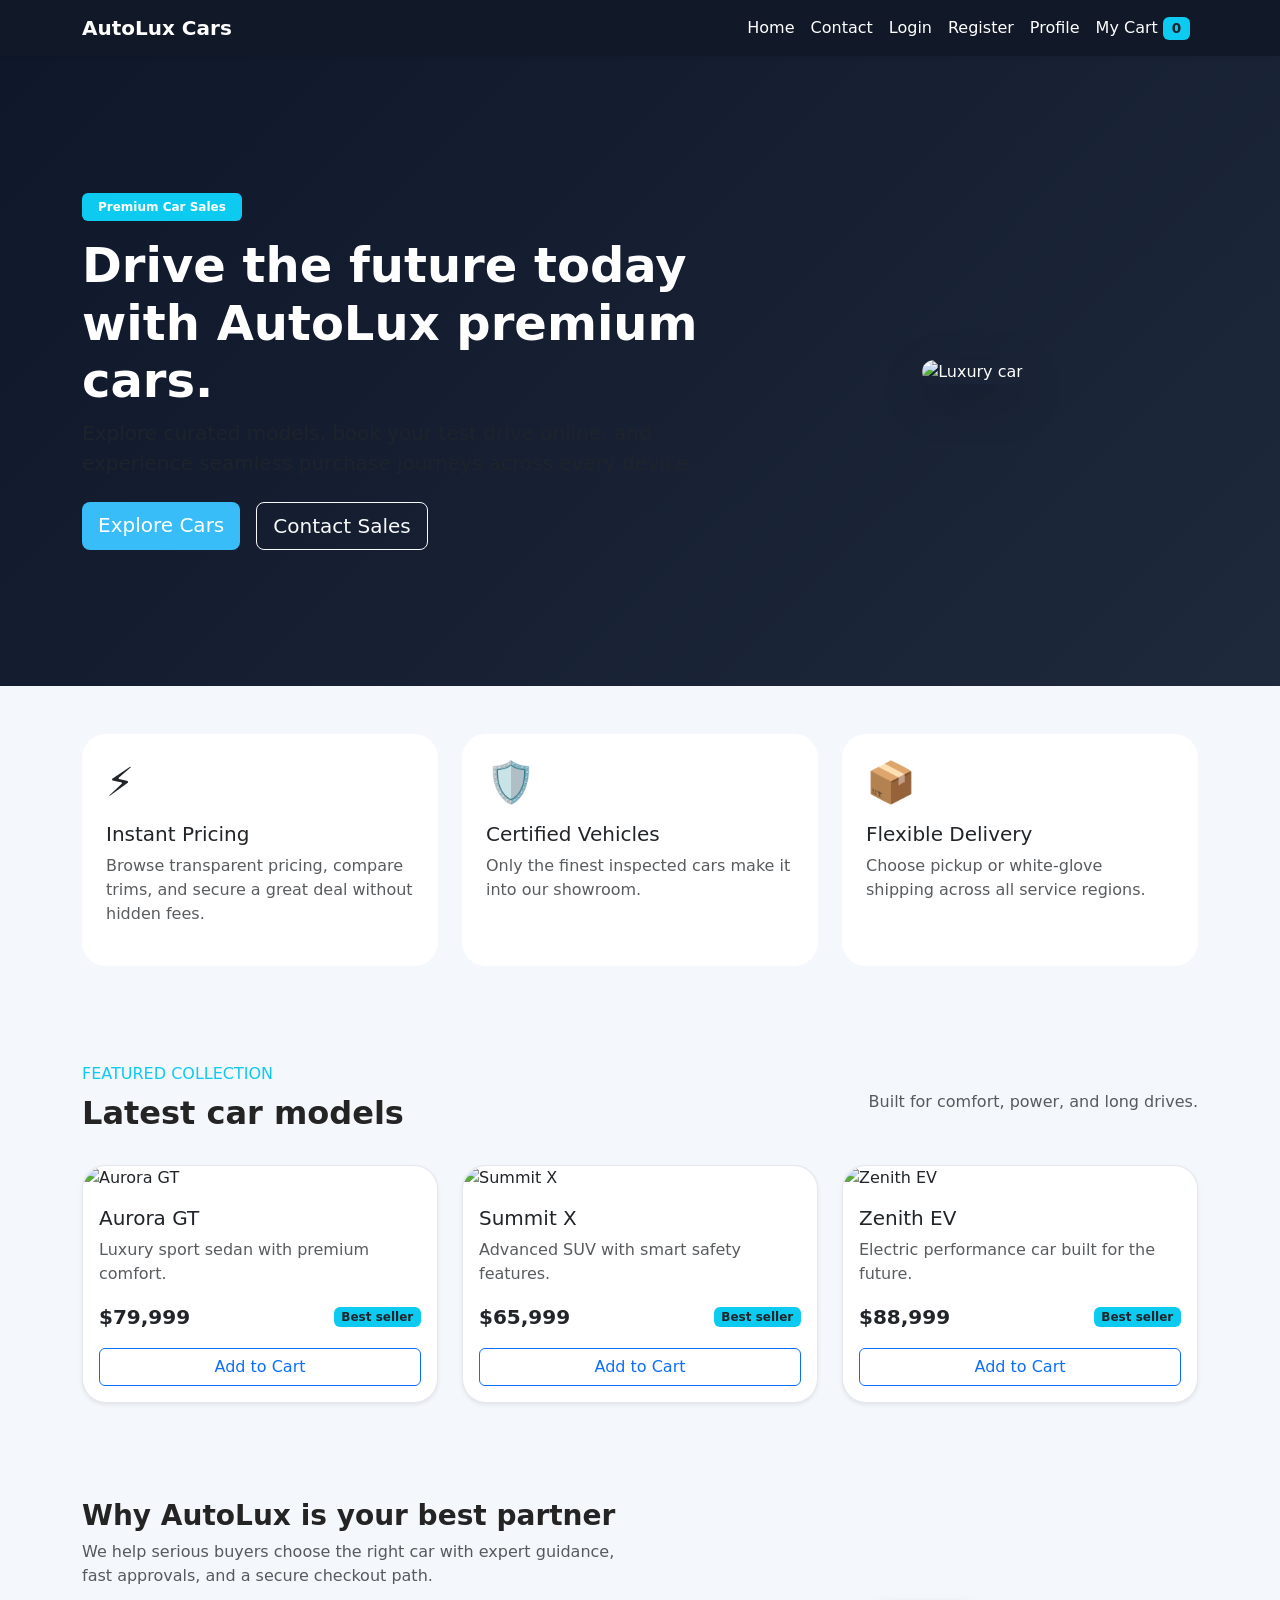
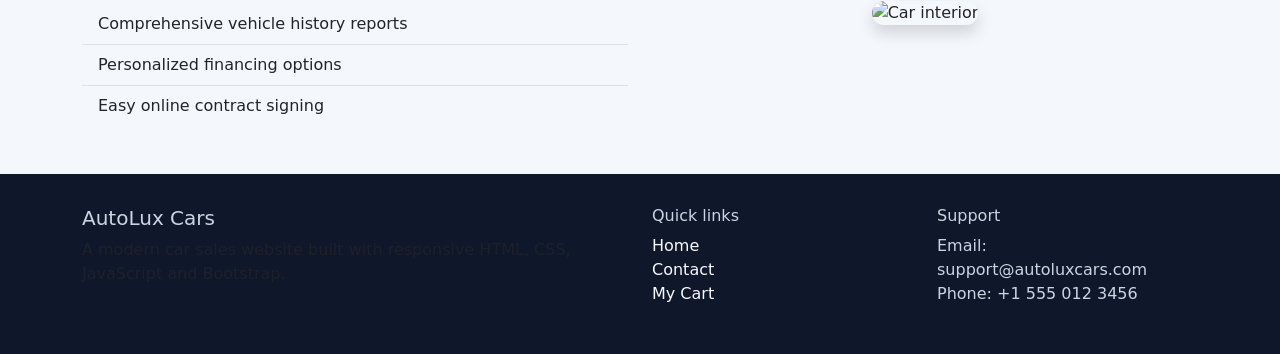
==== index.html @ 571df643 "Add files via upload" ====
<!DOCTYPE html>
<html lang="en">
<head>
  <meta charset="UTF-8">
  <meta name="viewport" content="width=device-width, initial-scale=1.0">
  <title>AutoLux Cars | Home</title>
  <link href="https://cdn.jsdelivr.net/npm/bootstrap@5.3.2/dist/css/bootstrap.min.css" rel="stylesheet">
  <style>
    body { background: #f4f7fb; color: #242424; }
    .navbar { background: #111827; }
    .navbar-brand, .nav-link { color: #fff !important; }
    .hero { min-height: 70vh; background: linear-gradient(135deg, #0f172a 0%, #1e293b 100%); color: #fff; }
    .hero .btn-primary { background: #38bdf8; border: none; }
    .feature-card { border: none; border-radius: 24px; transition: transform .2s ease, box-shadow .2s ease; }
    .feature-card:hover { transform: translateY(-6px); box-shadow: 0 24px 45px rgba(15, 23, 42, 0.12); }
    .product-card { border: 1px solid rgba(148,163,184,.25); border-radius: 24px; }
    .product-card img { border-top-left-radius: 24px; border-top-right-radius: 24px; }
    .badge-cart { font-size: .85rem; }
    footer { background: #0f172a; color: #cbd5e1; padding: 2rem 0; }
    .info-badge { background: rgba(56, 189, 248, .12); color: #0ea5e9; }
  </style>
</head>
<body>
  <nav class="navbar navbar-expand-lg navbar-dark shadow-sm sticky-top">
    <div class="container">
      <a class="navbar-brand fw-bold" href="index.html">AutoLux Cars</a>
      <button class="navbar-toggler" type="button" data-bs-toggle="collapse" data-bs-target="#navMenu" aria-controls="navMenu" aria-expanded="false" aria-label="Toggle navigation">
        <span class="navbar-toggler-icon"></span>
      </button>
      <div class="collapse navbar-collapse" id="navMenu">
        <ul class="navbar-nav ms-auto mb-2 mb-lg-0">
          <li class="nav-item"><a class="nav-link active" aria-current="page" href="index.html">Home</a></li>
          <li class="nav-item"><a class="nav-link" href="contact.html">Contact</a></li>
          <li class="nav-item"><a class="nav-link" href="login.html">Login</a></li>
          <li class="nav-item"><a class="nav-link" href="register.html">Register</a></li>
          <li class="nav-item"><a class="nav-link" href="profile.html">Profile</a></li>
          <li class="nav-item"><a class="nav-link" href="cart.html">My Cart <span id="cartCount" class="badge bg-info text-dark badge-cart">0</span></a></li>
        </ul>
      </div>
    </div>
  </nav>

  <section class="hero text-white d-flex align-items-center">
    <div class="container py-5">
      <div class="row align-items-center">
        <div class="col-lg-7">
          <span class="badge bg-info px-3 py-2 mb-3">Premium Car Sales</span>
          <h1 class="display-5 fw-bold">Drive the future today with AutoLux premium cars.</h1>
          <p class="lead text-muted">Explore curated models, book your test drive online, and experience seamless purchase journeys across every device.</p>
          <div class="d-flex gap-3 mt-4">
            <a href="#featured" class="btn btn-primary btn-lg">Explore Cars</a>
            <a href="contact.html" class="btn btn-outline-light btn-lg">Contact Sales</a>
          </div>
        </div>
        <div class="col-lg-5 text-center mt-4 mt-lg-0">
          <img src="https://images.pexels.com/photos/210019/pexels-photo-210019.jpeg?auto=compress&cs=tinysrgb&w=900" alt="Luxury car" class="img-fluid rounded-4 shadow-lg">
        </div>
      </div>
    </div>
  </section>

  <section class="container py-5">
    <div class="row gy-4">
      <div class="col-md-4">
        <div class="card feature-card p-4 h-100">
          <div class="mb-3 display-6">⚡</div>
          <h5>Instant Pricing</h5>
          <p class="text-muted">Browse transparent pricing, compare trims, and secure a great deal without hidden fees.</p>
        </div>
      </div>
      <div class="col-md-4">
        <div class="card feature-card p-4 h-100">
          <div class="mb-3 display-6">🛡️</div>
          <h5>Certified Vehicles</h5>
          <p class="text-muted">Only the finest inspected cars make it into our showroom.</p>
        </div>
      </div>
      <div class="col-md-4">
        <div class="card feature-card p-4 h-100">
          <div class="mb-3 display-6">📦</div>
          <h5>Flexible Delivery</h5>
          <p class="text-muted">Choose pickup or white-glove shipping across all service regions.</p>
        </div>
      </div>
    </div>
  </section>

  <section id="featured" class="container py-5">
    <div class="d-flex justify-content-between align-items-center mb-4">
      <div>
        <p class="text-uppercase text-info mb-2">Featured collection</p>
        <h2 class="fw-bold">Latest car models</h2>
      </div>
      <div class="text-muted">Built for comfort, power, and long drives.</div>
    </div>

    <div class="row g-4" id="productGrid"></div>
  </section>

  <section class="container py-5">
    <div class="row align-items-center">
      <div class="col-lg-6">
        <h3 class="fw-bold">Why AutoLux is your best partner</h3>
        <p class="text-muted">We help serious buyers choose the right car with expert guidance, fast approvals, and a secure checkout path.</p>
        <ul class="list-group list-group-flush">
          <li class="list-group-item bg-transparent border-top-0">Comprehensive vehicle history reports</li>
          <li class="list-group-item bg-transparent">Personalized financing options</li>
          <li class="list-group-item bg-transparent border-bottom-0">Easy online contract signing</li>
        </ul>
      </div>
      <div class="col-lg-6 text-center mt-4 mt-lg-0">
        <img src="https://images.pexels.com/photos/116675/pexels-photo-116675.jpeg?auto=compress&cs=tinysrgb&w=900" alt="Car interior" class="img-fluid rounded-4 shadow" />
      </div>
    </div>
  </section>

  <footer>
    <div class="container">
      <div class="row gy-4">
        <div class="col-md-6">
          <h5>AutoLux Cars</h5>
          <p class="text-muted">A modern car sales website built with responsive HTML, CSS, JavaScript and Bootstrap.</p>
        </div>
        <div class="col-md-3">
          <h6>Quick links</h6>
          <ul class="list-unstyled">
            <li><a href="index.html" class="text-decoration-none text-light">Home</a></li>
            <li><a href="contact.html" class="text-decoration-none text-light">Contact</a></li>
            <li><a href="cart.html" class="text-decoration-none text-light">My Cart</a></li>
          </ul>
        </div>
        <div class="col-md-3">
          <h6>Support</h6>
          <p class="mb-0">Email: support@autoluxcars.com</p>
          <p class="mb-0">Phone: +1 555 012 3456</p>
        </div>
      </div>
    </div>
  </footer>

  <script src="https://cdn.jsdelivr.net/npm/bootstrap@5.3.2/dist/js/bootstrap.bundle.min.js"></script>
  <script>
    const products = [
      { id: 1, model: 'Aurora GT', price: 79999, description: 'Luxury sport sedan with premium comfort.', image: 'https://images.pexels.com/photos/170811/pexels-photo-170811.jpeg?auto=compress&cs=tinysrgb&w=900' },
      { id: 2, model: 'Summit X', price: 65999, description: 'Advanced SUV with smart safety features.', image: 'https://images.pexels.com/photos/210019/pexels-photo-210019.jpeg?auto=compress&cs=tinysrgb&w=900' },
      { id: 3, model: 'Zenith EV', price: 88999, description: 'Electric performance car built for the future.', image: 'https://images.pexels.com/photos/358070/pexels-photo-358070.jpeg?auto=compress&cs=tinysrgb&w=900' }
    ];

    function loadCart() {
      const cart = JSON.parse(localStorage.getItem('autolux-cart') || '[]');
      document.getElementById('cartCount').textContent = cart.reduce((sum, item) => sum + item.quantity, 0);
      return cart;
    }

    function saveCart(cart) {
      localStorage.setItem('autolux-cart', JSON.stringify(cart));
      loadCart();
    }

    function addToCart(productId) {
      const cart = loadCart();
      const existing = cart.find(item => item.id === productId);
      if (existing) {
        existing.quantity += 1;
      } else {
        cart.push({ id: productId, quantity: 1 });
      }
      saveCart(cart);
      const button = document.querySelector(`[data-id='${productId}']`);
      if (button) {
        button.textContent = 'Added ✓';
        button.classList.remove('btn-outline-primary');
        button.classList.add('btn-primary');
      }
    }

    function renderProducts() {
      const grid = document.getElementById('productGrid');
      products.forEach(product => {
        const card = document.createElement('div');
        card.className = 'col-md-4';
        card.innerHTML = `
          <div class="card product-card h-100 shadow-sm">
            <img src="${product.image}" class="card-img-top" alt="${product.model}">
            <div class="card-body d-flex flex-column">
              <h5 class="card-title">${product.model}</h5>
              <p class="card-text text-muted">${product.description}</p>
              <div class="mt-auto">
                <div class="d-flex justify-content-between align-items-center mb-3">
                  <span class="fw-bold fs-5">$${product.price.toLocaleString()}</span>
                  <span class="badge bg-info text-dark">Best seller</span>
                </div>
                <button onclick="addToCart(${product.id})" data-id="${product.id}" class="btn btn-outline-primary w-100">Add to Cart</button>
              </div>
            </div>
          </div>
        `;
        grid.appendChild(card);
      });
    }

    document.addEventListener('DOMContentLoaded', () => {
      renderProducts();
      loadCart();
    });
  </script>
</body>
</html>
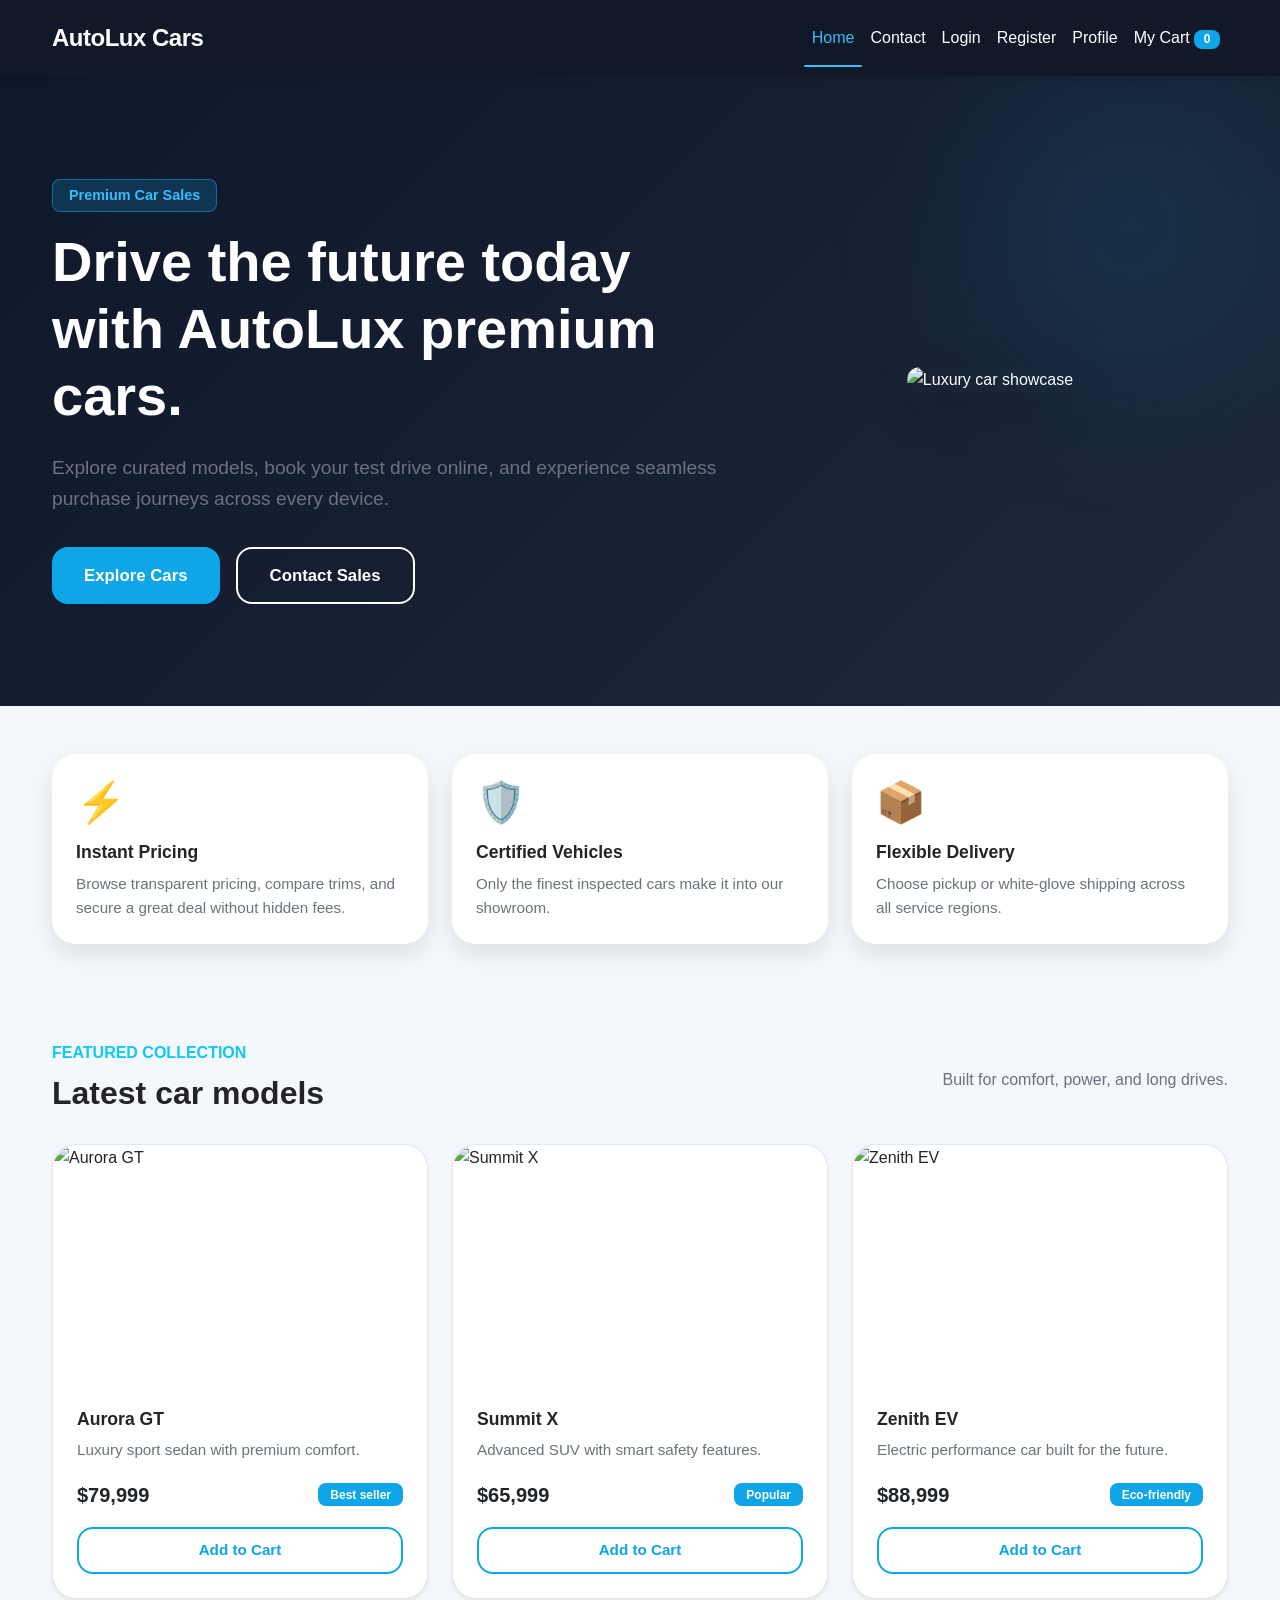
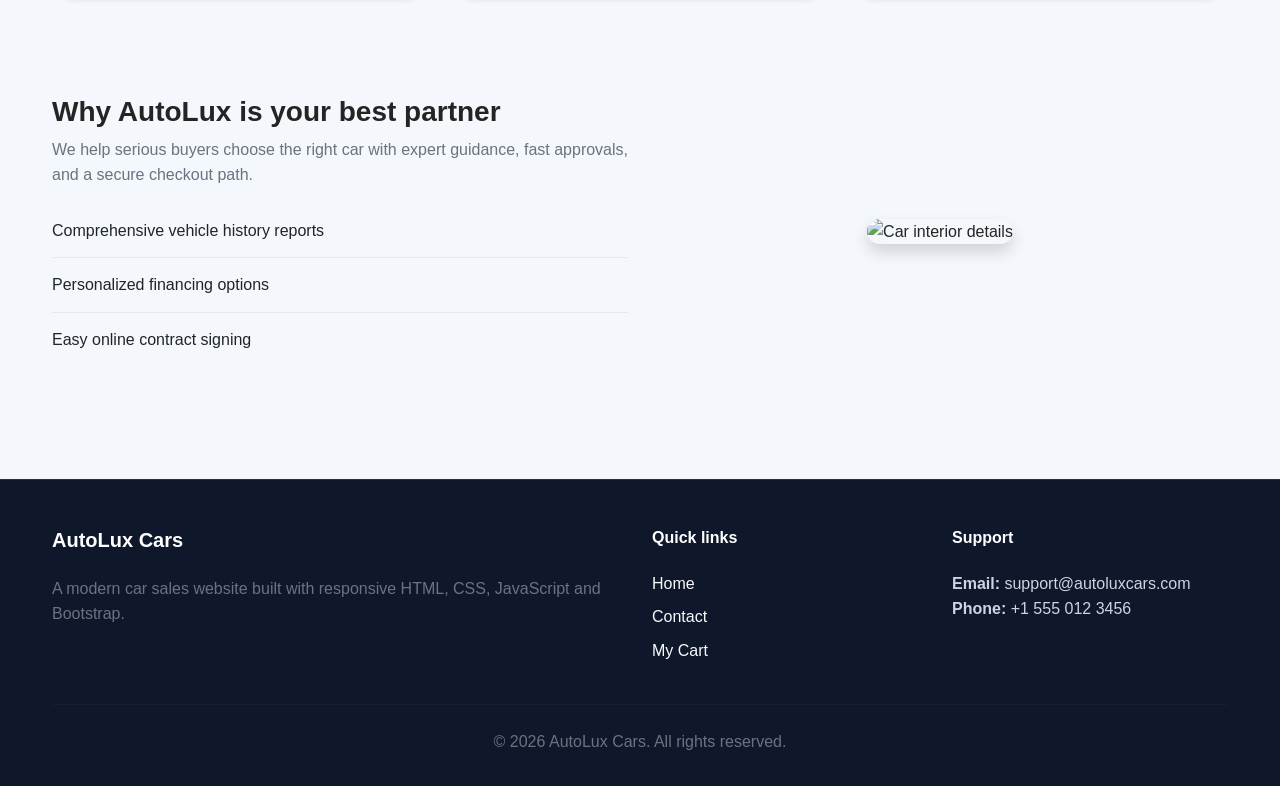
==== commit 20dd5703: "Add files via upload" ====
--- a/index.html
+++ b/index.html
@@ -3,118 +3,109 @@
 <head>
   <meta charset="UTF-8">
   <meta name="viewport" content="width=device-width, initial-scale=1.0">
+  <meta name="description" content="AutoLux Cars - Premium vehicle sales with responsive design. Browse luxury cars, manage your cart, and complete secure purchases.">
   <title>AutoLux Cars | Home</title>
   <link href="https://cdn.jsdelivr.net/npm/bootstrap@5.3.2/dist/css/bootstrap.min.css" rel="stylesheet">
-  <style>
-    body { background: #f4f7fb; color: #242424; }
-    .navbar { background: #111827; }
-    .navbar-brand, .nav-link { color: #fff !important; }
-    .hero { min-height: 70vh; background: linear-gradient(135deg, #0f172a 0%, #1e293b 100%); color: #fff; }
-    .hero .btn-primary { background: #38bdf8; border: none; }
-    .feature-card { border: none; border-radius: 24px; transition: transform .2s ease, box-shadow .2s ease; }
-    .feature-card:hover { transform: translateY(-6px); box-shadow: 0 24px 45px rgba(15, 23, 42, 0.12); }
-    .product-card { border: 1px solid rgba(148,163,184,.25); border-radius: 24px; }
-    .product-card img { border-top-left-radius: 24px; border-top-right-radius: 24px; }
-    .badge-cart { font-size: .85rem; }
-    footer { background: #0f172a; color: #cbd5e1; padding: 2rem 0; }
-    .info-badge { background: rgba(56, 189, 248, .12); color: #0ea5e9; }
-  </style>
+  <link rel="stylesheet" href="styles.css">
 </head>
 <body>
-  <nav class="navbar navbar-expand-lg navbar-dark shadow-sm sticky-top">
-    <div class="container">
-      <a class="navbar-brand fw-bold" href="index.html">AutoLux Cars</a>
-      <button class="navbar-toggler" type="button" data-bs-toggle="collapse" data-bs-target="#navMenu" aria-controls="navMenu" aria-expanded="false" aria-label="Toggle navigation">
-        <span class="navbar-toggler-icon"></span>
-      </button>
-      <div class="collapse navbar-collapse" id="navMenu">
-        <ul class="navbar-nav ms-auto mb-2 mb-lg-0">
-          <li class="nav-item"><a class="nav-link active" aria-current="page" href="index.html">Home</a></li>
-          <li class="nav-item"><a class="nav-link" href="contact.html">Contact</a></li>
-          <li class="nav-item"><a class="nav-link" href="login.html">Login</a></li>
-          <li class="nav-item"><a class="nav-link" href="register.html">Register</a></li>
-          <li class="nav-item"><a class="nav-link" href="profile.html">Profile</a></li>
-          <li class="nav-item"><a class="nav-link" href="cart.html">My Cart <span id="cartCount" class="badge bg-info text-dark badge-cart">0</span></a></li>
-        </ul>
+  <header>
+    <nav class="navbar navbar-expand-lg navbar-dark sticky-top" role="navigation" aria-label="Main navigation">
+      <div class="container">
+        <a class="navbar-brand fw-bold" href="index.html" aria-label="AutoLux Cars - Go to home">AutoLux Cars</a>
+        <button class="navbar-toggler" type="button" data-bs-toggle="collapse" data-bs-target="#navMenu" aria-controls="navMenu" aria-expanded="false" aria-label="Toggle navigation menu">
+          <span class="navbar-toggler-icon"></span>
+        </button>
+        <div class="collapse navbar-collapse" id="navMenu">
+          <ul class="navbar-nav ms-auto mb-2 mb-lg-0">
+            <li class="nav-item"><a class="nav-link active" aria-current="page" href="index.html">Home</a></li>
+            <li class="nav-item"><a class="nav-link" href="contact.html">Contact</a></li>
+            <li class="nav-item"><a class="nav-link" href="login.html">Login</a></li>
+            <li class="nav-item"><a class="nav-link" href="register.html">Register</a></li>
+            <li class="nav-item"><a class="nav-link" href="profile.html">Profile</a></li>
+            <li class="nav-item"><a class="nav-link" href="cart.html">My Cart <span id="cartCount" class="badge bg-info text-dark badge-cart">0</span></a></li>
+          </ul>
+        </div>
       </div>
-    </div>
-  </nav>
+    </nav>
+  </header>
 
-  <section class="hero text-white d-flex align-items-center">
-    <div class="container py-5">
-      <div class="row align-items-center">
-        <div class="col-lg-7">
-          <span class="badge bg-info px-3 py-2 mb-3">Premium Car Sales</span>
-          <h1 class="display-5 fw-bold">Drive the future today with AutoLux premium cars.</h1>
-          <p class="lead text-muted">Explore curated models, book your test drive online, and experience seamless purchase journeys across every device.</p>
-          <div class="d-flex gap-3 mt-4">
-            <a href="#featured" class="btn btn-primary btn-lg">Explore Cars</a>
-            <a href="contact.html" class="btn btn-outline-light btn-lg">Contact Sales</a>
+  <main>
+    <section class="hero text-white d-flex align-items-center">
+      <div class="container py-5">
+        <div class="row align-items-center gy-4">
+          <div class="col-lg-7">
+            <span class="badge px-3 py-2 mb-3">Premium Car Sales</span>
+            <h1 class="display-5 fw-bold">Drive the future today with AutoLux premium cars.</h1>
+            <p class="lead text-muted">Explore curated models, book your test drive online, and experience seamless purchase journeys across every device.</p>
+            <div class="d-flex gap-3 mt-4 flex-column flex-sm-row">
+              <a href="#featured" class="btn btn-primary btn-lg">Explore Cars</a>
+              <a href="contact.html" class="btn btn-outline-light btn-lg">Contact Sales</a>
+            </div>
+          </div>
+          <div class="col-lg-5 text-center mt-4 mt-lg-0">
+            <img src="https://images.pexels.com/photos/210019/pexels-photo-210019.jpeg?auto=compress&cs=tinysrgb&w=900" alt="Luxury car showcase" class="img-fluid rounded-4 shadow-lg">
           </div>
         </div>
-        <div class="col-lg-5 text-center mt-4 mt-lg-0">
-          <img src="https://images.pexels.com/photos/210019/pexels-photo-210019.jpeg?auto=compress&cs=tinysrgb&w=900" alt="Luxury car" class="img-fluid rounded-4 shadow-lg">
+      </div>
+    </section>
+
+    <section class="container py-5">
+      <div class="row gy-4">
+        <div class="col-md-4">
+          <div class="card feature-card p-4 h-100">
+            <div class="mb-3 display-6">⚡</div>
+            <h5 class="card-title">Instant Pricing</h5>
+            <p class="card-text text-muted">Browse transparent pricing, compare trims, and secure a great deal without hidden fees.</p>
+          </div>
+        </div>
+        <div class="col-md-4">
+          <div class="card feature-card p-4 h-100">
+            <div class="mb-3 display-6">🛡️</div>
+            <h5 class="card-title">Certified Vehicles</h5>
+            <p class="card-text text-muted">Only the finest inspected cars make it into our showroom.</p>
+          </div>
+        </div>
+        <div class="col-md-4">
+          <div class="card feature-card p-4 h-100">
+            <div class="mb-3 display-6">📦</div>
+            <h5 class="card-title">Flexible Delivery</h5>
+            <p class="card-text text-muted">Choose pickup or white-glove shipping across all service regions.</p>
+          </div>
         </div>
       </div>
-    </div>
-  </section>
+    </section>
 
-  <section class="container py-5">
-    <div class="row gy-4">
-      <div class="col-md-4">
-        <div class="card feature-card p-4 h-100">
-          <div class="mb-3 display-6">⚡</div>
-          <h5>Instant Pricing</h5>
-          <p class="text-muted">Browse transparent pricing, compare trims, and secure a great deal without hidden fees.</p>
+    <section id="featured" class="container py-5">
+      <div class="d-flex justify-content-between align-items-center mb-4 flex-column flex-sm-row gy-3">
+        <div>
+          <p class="text-uppercase text-info mb-2 fw-bold fs-6">Featured collection</p>
+          <h2 class="fw-bold">Latest car models</h2>
+        </div>
+        <div class="text-muted">Built for comfort, power, and long drives.</div>
+      </div>
+      <div class="row g-4" id="productGrid"></div>
+    </section>
+
+    <section class="container py-5">
+      <div class="row align-items-center gy-4">
+        <div class="col-lg-6">
+          <h3 class="fw-bold">Why AutoLux is your best partner</h3>
+          <p class="text-muted">We help serious buyers choose the right car with expert guidance, fast approvals, and a secure checkout path.</p>
+          <ul class="list-group list-group-flush">
+            <li class="list-group-item bg-transparent border-top-0">Comprehensive vehicle history reports</li>
+            <li class="list-group-item bg-transparent">Personalized financing options</li>
+            <li class="list-group-item bg-transparent border-bottom-0">Easy online contract signing</li>
+          </ul>
+        </div>
+        <div class="col-lg-6 text-center">
+          <img src="https://images.pexels.com/photos/116675/pexels-photo-116675.jpeg?auto=compress&cs=tinysrgb&w=900" alt="Car interior details" class="img-fluid rounded-4 shadow">
         </div>
       </div>
-      <div class="col-md-4">
-        <div class="card feature-card p-4 h-100">
-          <div class="mb-3 display-6">🛡️</div>
-          <h5>Certified Vehicles</h5>
-          <p class="text-muted">Only the finest inspected cars make it into our showroom.</p>
-        </div>
-      </div>
-      <div class="col-md-4">
-        <div class="card feature-card p-4 h-100">
-          <div class="mb-3 display-6">📦</div>
-          <h5>Flexible Delivery</h5>
-          <p class="text-muted">Choose pickup or white-glove shipping across all service regions.</p>
-        </div>
-      </div>
-    </div>
-  </section>
+    </section>
+  </main>
 
-  <section id="featured" class="container py-5">
-    <div class="d-flex justify-content-between align-items-center mb-4">
-      <div>
-        <p class="text-uppercase text-info mb-2">Featured collection</p>
-        <h2 class="fw-bold">Latest car models</h2>
-      </div>
-      <div class="text-muted">Built for comfort, power, and long drives.</div>
-    </div>
-
-    <div class="row g-4" id="productGrid"></div>
-  </section>
-
-  <section class="container py-5">
-    <div class="row align-items-center">
-      <div class="col-lg-6">
-        <h3 class="fw-bold">Why AutoLux is your best partner</h3>
-        <p class="text-muted">We help serious buyers choose the right car with expert guidance, fast approvals, and a secure checkout path.</p>
-        <ul class="list-group list-group-flush">
-          <li class="list-group-item bg-transparent border-top-0">Comprehensive vehicle history reports</li>
-          <li class="list-group-item bg-transparent">Personalized financing options</li>
-          <li class="list-group-item bg-transparent border-bottom-0">Easy online contract signing</li>
-        </ul>
-      </div>
-      <div class="col-lg-6 text-center mt-4 mt-lg-0">
-        <img src="https://images.pexels.com/photos/116675/pexels-photo-116675.jpeg?auto=compress&cs=tinysrgb&w=900" alt="Car interior" class="img-fluid rounded-4 shadow" />
-      </div>
-    </div>
-  </section>
-
-  <footer>
+  <footer role="contentinfo">
     <div class="container">
       <div class="row gy-4">
         <div class="col-md-6">
@@ -131,78 +122,45 @@
         </div>
         <div class="col-md-3">
           <h6>Support</h6>
-          <p class="mb-0">Email: support@autoluxcars.com</p>
-          <p class="mb-0">Phone: +1 555 012 3456</p>
+          <p class="mb-0"><strong>Email:</strong> support@autoluxcars.com</p>
+          <p class="mb-0"><strong>Phone:</strong> +1 555 012 3456</p>
         </div>
+      </div>
+      <hr class="my-4" style="border-color: rgba(255, 255, 255, 0.1);">
+      <div class="text-center text-muted">
+        <p class="mb-0">&copy; 2026 AutoLux Cars. All rights reserved.</p>
       </div>
     </div>
   </footer>
 
   <script src="https://cdn.jsdelivr.net/npm/bootstrap@5.3.2/dist/js/bootstrap.bundle.min.js"></script>
+  <script src="scripts.js"></script>
   <script>
-    const products = [
-      { id: 1, model: 'Aurora GT', price: 79999, description: 'Luxury sport sedan with premium comfort.', image: 'https://images.pexels.com/photos/170811/pexels-photo-170811.jpeg?auto=compress&cs=tinysrgb&w=900' },
-      { id: 2, model: 'Summit X', price: 65999, description: 'Advanced SUV with smart safety features.', image: 'https://images.pexels.com/photos/210019/pexels-photo-210019.jpeg?auto=compress&cs=tinysrgb&w=900' },
-      { id: 3, model: 'Zenith EV', price: 88999, description: 'Electric performance car built for the future.', image: 'https://images.pexels.com/photos/358070/pexels-photo-358070.jpeg?auto=compress&cs=tinysrgb&w=900' }
-    ];
-
-    function loadCart() {
-      const cart = JSON.parse(localStorage.getItem('autolux-cart') || '[]');
-      document.getElementById('cartCount').textContent = cart.reduce((sum, item) => sum + item.quantity, 0);
-      return cart;
-    }
-
-    function saveCart(cart) {
-      localStorage.setItem('autolux-cart', JSON.stringify(cart));
-      loadCart();
-    }
-
-    function addToCart(productId) {
-      const cart = loadCart();
-      const existing = cart.find(item => item.id === productId);
-      if (existing) {
-        existing.quantity += 1;
-      } else {
-        cart.push({ id: productId, quantity: 1 });
-      }
-      saveCart(cart);
+    function handleAddToCart(productId) {
+      Storage.addToCart(productId);
+      DOM.updateCartCount();
       const button = document.querySelector(`[data-id='${productId}']`);
       if (button) {
+        const originalText = button.textContent;
         button.textContent = 'Added ✓';
+        button.classList.add('btn-primary');
         button.classList.remove('btn-outline-primary');
-        button.classList.add('btn-primary');
+        button.disabled = true;
+        setTimeout(() => {
+          button.textContent = originalText;
+          button.classList.remove('btn-primary');
+          button.classList.add('btn-outline-primary');
+          button.disabled = false;
+        }, 2000);
       }
     }
 
     function renderProducts() {
       const grid = document.getElementById('productGrid');
-      products.forEach(product => {
-        const card = document.createElement('div');
-        card.className = 'col-md-4';
-        card.innerHTML = `
-          <div class="card product-card h-100 shadow-sm">
-            <img src="${product.image}" class="card-img-top" alt="${product.model}">
-            <div class="card-body d-flex flex-column">
-              <h5 class="card-title">${product.model}</h5>
-              <p class="card-text text-muted">${product.description}</p>
-              <div class="mt-auto">
-                <div class="d-flex justify-content-between align-items-center mb-3">
-                  <span class="fw-bold fs-5">$${product.price.toLocaleString()}</span>
-                  <span class="badge bg-info text-dark">Best seller</span>
-                </div>
-                <button onclick="addToCart(${product.id})" data-id="${product.id}" class="btn btn-outline-primary w-100">Add to Cart</button>
-              </div>
-            </div>
-          </div>
-        `;
-        grid.appendChild(card);
-      });
+      grid.innerHTML = CONFIG.PRODUCTS.map(product => DOM.createProductCard(product)).join('');
     }
 
-    document.addEventListener('DOMContentLoaded', () => {
-      renderProducts();
-      loadCart();
-    });
+    document.addEventListener('DOMContentLoaded', renderProducts);
   </script>
 </body>
 </html>
--- a/styles.css
+++ b/styles.css
@@ -0,0 +1,752 @@
+/* ============================================
+   AutoLux Cars - Consolidated Stylesheet
+   Modern, Responsive, and Accessible Design
+   ============================================ */
+
+/* Root Variables */
+:root {
+  --color-primary: #0ea5e9;
+  --color-primary-hover: #38bdf8;
+  --color-dark: #111827;
+  --color-dark-alt: #0f172a;
+  --color-light: #f4f7fb;
+  --color-light-alt: #f8fafc;
+  --color-text: #242424;
+  --color-text-muted: #6b7280;
+  --color-border: #e5e7eb;
+  --color-danger: #ef4444;
+  --color-success: #22c55e;
+  --color-warning: #eab308;
+  --radius-sm: 8px;
+  --radius-md: 16px;
+  --radius-lg: 24px;
+  --shadow-sm: 0 4px 6px rgba(0, 0, 0, 0.07);
+  --shadow-md: 0 10px 25px rgba(15, 23, 42, 0.1);
+  --shadow-lg: 0 25px 50px rgba(15, 23, 42, 0.12);
+  --transition: all 0.3s cubic-bezier(0.4, 0, 0.2, 1);
+}
+
+/* ============================================
+   Global Styles
+   ============================================ */
+
+* {
+  margin: 0;
+  padding: 0;
+  box-sizing: border-box;
+}
+
+html {
+  scroll-behavior: smooth;
+}
+
+body {
+  font-family: -apple-system, BlinkMacSystemFont, 'Segoe UI', 'Roboto', 'Oxygen', 'Ubuntu', 'Cantarell', sans-serif;
+  color: var(--color-text);
+  background-color: var(--color-light);
+  line-height: 1.6;
+}
+
+/* ============================================
+   Navigation Bar
+   ============================================ */
+
+.navbar {
+  background-color: var(--color-dark) !important;
+  box-shadow: var(--shadow-sm);
+  padding: 0.875rem 0;
+}
+
+.navbar-brand {
+  font-weight: 700;
+  font-size: 1.5rem;
+  color: #fff !important;
+  letter-spacing: -0.5px;
+  transition: var(--transition);
+}
+
+.navbar-brand:hover {
+  color: var(--color-primary-hover) !important;
+}
+
+.nav-link {
+  color: #fff !important;
+  font-weight: 500;
+  transition: var(--transition);
+  position: relative;
+}
+
+.nav-link:hover,
+.nav-link.active {
+  color: var(--color-primary-hover) !important;
+}
+
+.nav-link.active::after {
+  content: '';
+  position: absolute;
+  bottom: -0.5rem;
+  left: 0;
+  right: 0;
+  height: 2px;
+  background-color: var(--color-primary-hover);
+  border-radius: 1px;
+}
+
+.navbar-toggler {
+  border: none;
+  padding: 0.25rem 0.75rem;
+}
+
+.navbar-toggler:focus {
+  box-shadow: none;
+  outline: 2px solid var(--color-primary-hover);
+}
+
+@media (max-width: 991px) {
+  .navbar-collapse {
+    margin-top: 1rem;
+  }
+
+  .nav-link.active::after {
+    display: none;
+  }
+
+  .nav-link.active {
+    background-color: rgba(14, 165, 233, 0.1);
+    border-radius: var(--radius-sm);
+    padding: 0.5rem 1rem;
+  }
+}
+
+/* ============================================
+   Footer
+   ============================================ */
+
+footer {
+  background-color: var(--color-dark-alt);
+  color: #cbd5e1;
+  padding: 3rem 0 2rem;
+  margin-top: 4rem;
+  border-top: 1px solid rgba(255, 255, 255, 0.1);
+}
+
+footer h5,
+footer h6 {
+  color: #fff;
+  font-weight: 600;
+  margin-bottom: 1.5rem;
+}
+
+footer ul li {
+  margin-bottom: 0.5rem;
+}
+
+footer a {
+  color: #cbd5e1;
+  text-decoration: none;
+  transition: var(--transition);
+}
+
+footer a:hover {
+  color: var(--color-primary-hover);
+}
+
+@media (max-width: 768px) {
+  footer {
+    padding: 2rem 0 1.5rem;
+    margin-top: 3rem;
+  }
+
+  footer h5,
+  footer h6 {
+    margin-bottom: 1rem;
+  }
+}
+
+/* ============================================
+   Forms & Inputs
+   ============================================ */
+
+.form-label {
+  font-weight: 600;
+  color: var(--color-text);
+  margin-bottom: 0.5rem;
+  font-size: 0.95rem;
+}
+
+.form-control,
+.form-select {
+  border: 1px solid var(--color-border);
+  border-radius: var(--radius-md);
+  padding: 0.75rem 1rem;
+  font-size: 0.95rem;
+  transition: var(--transition);
+  background-color: #fff;
+}
+
+.form-control:focus,
+.form-select:focus {
+  border-color: var(--color-primary);
+  box-shadow: 0 0 0 0.2rem rgba(14, 165, 233, 0.15);
+  outline: none;
+}
+
+.form-control.is-valid {
+  border-color: var(--color-success);
+  background-image: url("data:image/svg+xml,%3csvg xmlns='http://www.w3.org/2000/svg' viewBox='0 0 8 8'%3e%3cpath fill='%2322c55e' d='M2.3 6.73L.6 4.53c-.4-1.04.46-1.4 1.1-.8l1.1 1.4 3.4-3.8c.6-.63 1.6-.27 1.2.7l-4 4.6c-.43.5-.8.4-1.1.1z'/%3e%3c/svg%3e");
+}
+
+.form-control.is-invalid {
+  border-color: var(--color-danger);
+  background-image: url("data:image/svg+xml,%3csvg xmlns='http://www.w3.org/2000/svg' viewBox='12 12 24 24'%3e%3ccircle cx='24' cy='24' r='11' fill='%23ef4444'/%3e%3cpath fill='%23fff' d='M16 8a3.5 3.5 0 110 7 3.5 3.5 0 010-7m6.5 0a3.5 3.5 0 110 7 3.5 3.5 0 010-7'/%3e%3c/svg%3e");
+}
+
+.invalid-feedback,
+.valid-feedback {
+  display: block;
+  margin-top: 0.35rem;
+  font-size: 0.875rem;
+  font-weight: 500;
+}
+
+.invalid-feedback {
+  color: var(--color-danger);
+}
+
+.valid-feedback {
+  color: var(--color-success);
+}
+
+.form-text {
+  font-size: 0.875rem;
+  color: var(--color-text-muted);
+  margin-top: 0.5rem;
+}
+
+@media (max-width: 576px) {
+  .form-control,
+  .form-select {
+    padding: 0.65rem 0.875rem;
+    font-size: 0.9rem;
+  }
+}
+
+/* ============================================
+   Buttons
+   ============================================ */
+
+.btn {
+  border-radius: var(--radius-md);
+  font-weight: 600;
+  padding: 0.65rem 1.5rem;
+  border: none;
+  transition: var(--transition);
+  font-size: 0.95rem;
+  text-decoration: none;
+  display: inline-flex;
+  align-items: center;
+  justify-content: center;
+}
+
+.btn-primary {
+  background-color: var(--color-primary);
+  color: #fff;
+}
+
+.btn-primary:hover {
+  background-color: var(--color-primary-hover);
+  transform: translateY(-2px);
+  box-shadow: 0 10px 20px rgba(14, 165, 233, 0.25);
+}
+
+.btn-primary:active {
+  transform: translateY(0);
+}
+
+.btn-outline-primary {
+  border: 2px solid var(--color-primary);
+  color: var(--color-primary);
+  background-color: transparent;
+}
+
+.btn-outline-primary:hover {
+  background-color: var(--color-primary);
+  color: #fff;
+}
+
+.btn-outline-light {
+  border: 2px solid #fff;
+  color: #fff;
+}
+
+.btn-outline-light:hover {
+  background-color: #fff;
+  color: var(--color-dark);
+}
+
+.btn-outline-secondary {
+  border: 2px solid var(--color-border);
+  color: var(--color-text);
+  background-color: transparent;
+}
+
+.btn-outline-secondary:hover {
+  border-color: var(--color-text);
+  background-color: var(--color-text);
+  color: #fff;
+}
+
+.btn-outline-danger {
+  border: 1px solid var(--color-danger);
+  color: var(--color-danger);
+}
+
+.btn-outline-danger:hover {
+  background-color: var(--color-danger);
+  color: #fff;
+}
+
+.btn-danger,
+.btn-clear {
+  background-color: var(--color-danger);
+  color: #fff;
+}
+
+.btn-danger:hover,
+.btn-clear:hover {
+  background-color: #dc2626;
+}
+
+.btn-lg {
+  padding: 0.875rem 2rem;
+  font-size: 1.05rem;
+}
+
+.btn-sm {
+  padding: 0.5rem 1rem;
+  font-size: 0.85rem;
+}
+
+@media (max-width: 576px) {
+  .btn {
+    padding: 0.6rem 1.25rem;
+    font-size: 0.9rem;
+  }
+
+  .btn-lg {
+    padding: 0.75rem 1.5rem;
+    font-size: 1rem;
+  }
+}
+
+/* ============================================
+   Cards & Containers
+   ============================================ */
+
+.card {
+  border: none;
+  border-radius: var(--radius-lg);
+  box-shadow: var(--shadow-md);
+  transition: var(--transition);
+}
+
+.card:hover {
+  transform: translateY(-4px);
+  box-shadow: var(--shadow-lg);
+}
+
+.Auth-card,
+.contact-card,
+.cart-card,
+.profile-card,
+.feature-card,
+.product-card {
+  border-radius: var(--radius-lg);
+  background-color: #fff;
+  box-shadow: var(--shadow-md);
+  transition: var(--transition);
+}
+
+.product-card {
+  border: 1px solid rgba(148, 163, 184, 0.25);
+}
+
+.product-card:hover {
+  transform: translateY(-6px);
+  box-shadow: 0 24px 45px rgba(15, 23, 42, 0.12);
+}
+
+.product-card img {
+  border-top-left-radius: var(--radius-lg);
+  border-top-right-radius: var(--radius-lg);
+  object-fit: cover;
+  height: 240px;
+}
+
+.card-body {
+  padding: 1.5rem;
+}
+
+.card-title {
+  font-size: 1.1rem;
+  font-weight: 700;
+  color: var(--color-text);
+}
+
+.card-text {
+  color: var(--color-text-muted);
+  font-size: 0.95rem;
+}
+
+@media (max-width: 576px) {
+  .Auth-card,
+  .contact-card,
+  .cart-card,
+  .profile-card,
+  .feature-card {
+    border-radius: var(--radius-md);
+  }
+
+  .card-body {
+    padding: 1.25rem;
+  }
+
+  .product-card img {
+    height: 200px;
+  }
+}
+
+/* ============================================
+   Hero Section
+   ============================================ */
+
+.hero {
+  min-height: 70vh;
+  background: linear-gradient(135deg, #0f172a 0%, #1e293b 100%);
+  color: #fff;
+  display: flex;
+  align-items: center;
+  padding: 3rem 0;
+  position: relative;
+  overflow: hidden;
+}
+
+.hero::before {
+  content: '';
+  position: absolute;
+  top: 0;
+  right: 0;
+  width: 300px;
+  height: 300px;
+  background: rgba(14, 165, 233, 0.1);
+  border-radius: 50%;
+  filter: blur(80px);
+  z-index: 0;
+}
+
+.hero h1 {
+  font-size: 3.5rem;
+  font-weight: 800;
+  line-height: 1.2;
+  margin-bottom: 1.5rem;
+  position: relative;
+  z-index: 1;
+}
+
+.hero p {
+  font-size: 1.2rem;
+  color: rgba(255, 255, 255, 0.8);
+  margin-bottom: 2rem;
+  position: relative;
+  z-index: 1;
+}
+
+.hero .badge {
+  font-size: 0.9rem;
+  padding: 0.6rem 1.2rem;
+  background-color: rgba(14, 165, 233, 0.2);
+  border: 1px solid rgba(14, 165, 233, 0.5);
+  color: var(--color-primary-hover);
+}
+
+@media (max-width: 992px) {
+  .hero {
+    min-height: 60vh;
+    padding: 2rem 0;
+  }
+
+  .hero h1 {
+    font-size: 2.5rem;
+  }
+
+  .hero p {
+    font-size: 1rem;
+  }
+}
+
+@media (max-width: 576px) {
+  .hero {
+    min-height: 50vh;
+    padding: 1.5rem 0;
+  }
+
+  .hero h1 {
+    font-size: 1.875rem;
+  }
+
+  .hero p {
+    font-size: 0.95rem;
+  }
+}
+
+/* ============================================
+   Badges
+   ============================================ */
+
+.badge {
+  border-radius: var(--radius-sm);
+  font-size: 0.75rem;
+  font-weight: 600;
+  padding: 0.35rem 0.75rem;
+}
+
+.badge-cart {
+  font-size: 0.75rem;
+  padding: 0.2rem 0.6rem;
+  min-width: 1.5rem;
+  text-align: center;
+}
+
+.bg-info {
+  background-color: var(--color-primary) !important;
+  color: #fff !important;
+}
+
+/* ============================================
+   Password Strength Indicator
+   ============================================ */
+
+.password-strength {
+  margin-top: 0.5rem;
+  height: 6px;
+  border-radius: 3px;
+  background-color: #e2e8f0;
+  display: none;
+}
+
+.strength-weak {
+  background-color: var(--color-danger);
+}
+
+.strength-fair {
+  background-color: #f97316;
+}
+
+.strength-good {
+  background-color: var(--color-warning);
+}
+
+.strength-strong {
+  background-color: #84cc16;
+}
+
+.strength-very-strong {
+  background-color: var(--color-success);
+}
+
+.strength-text {
+  font-size: 0.85rem;
+  margin-top: 0.4rem;
+  display: none;
+  font-weight: 600;
+}
+
+.strength-weak-text {
+  color: var(--color-danger);
+}
+
+.strength-fair-text {
+  color: #f97316;
+}
+
+.strength-good-text {
+  color: var(--color-warning);
+}
+
+.strength-strong-text {
+  color: #84cc16;
+}
+
+.strength-very-strong-text {
+  color: var(--color-success);
+}
+
+/* ============================================
+   Utility Classes
+   ============================================ */
+
+.text-muted {
+  color: var(--color-text-muted) !important;
+}
+
+.fw-bold {
+  font-weight: 700;
+}
+
+.fw-medium {
+  font-weight: 600;
+}
+
+.gap-3 {
+  gap: 1rem;
+}
+
+.gap-4 {
+  gap: 1.5rem;
+}
+
+.h-100 {
+  height: 100%;
+}
+
+.shadow-sm {
+  box-shadow: var(--shadow-sm);
+}
+
+.shadow-md {
+  box-shadow: var(--shadow-md);
+}
+
+.shadow-lg {
+  box-shadow: var(--shadow-lg);
+}
+
+.rounded-4 {
+  border-radius: var(--radius-lg);
+}
+
+.rounded-3 {
+  border-radius: var(--radius-md);
+}
+
+.d-flex {
+  display: flex;
+}
+
+.align-items-center {
+  align-items: center;
+}
+
+.justify-content-between {
+  justify-content: space-between;
+}
+
+.justify-content-center {
+  justify-content: center;
+}
+
+.flex-column {
+  flex-direction: column;
+}
+
+.flex-grow-1 {
+  flex-grow: 1;
+}
+
+.mt-auto {
+  margin-top: auto;
+}
+
+.list-group {
+  border: none;
+}
+
+.list-group-item {
+  background-color: transparent;
+  border-color: var(--color-border);
+  padding: 0.875rem 0;
+}
+
+.list-group-item:first-child {
+  border-top: none;
+}
+
+.list-group-item:last-child {
+  border-bottom: none;
+}
+
+.container {
+  max-width: 1200px;
+}
+
+/* ============================================
+   Animations
+   ============================================ */
+
+@keyframes slideUp {
+  from {
+    opacity: 0;
+    transform: translateY(20px);
+  }
+  to {
+    opacity: 1;
+    transform: translateY(0);
+  }
+}
+
+@keyframes fadeIn {
+  from {
+    opacity: 0;
+  }
+  to {
+    opacity: 1;
+  }
+}
+
+.animate-slide-up {
+  animation: slideUp 0.5s ease-out;
+}
+
+.animate-fade-in {
+  animation: fadeIn 0.3s ease-out;
+}
+
+/* ============================================
+   Accessibility
+   ============================================ */
+
+.sr-only {
+  position: absolute;
+  width: 1px;
+  height: 1px;
+  padding: 0;
+  margin: -1px;
+  overflow: hidden;
+  clip: rect(0, 0, 0, 0);
+  white-space: nowrap;
+  border-width: 0;
+}
+
+:focus-visible {
+  outline: 2px solid var(--color-primary);
+  outline-offset: 2px;
+}
+
+/* ============================================
+   Print Styles
+   ============================================ */
+
+@media print {
+  body {
+    background-color: #fff;
+  }
+
+  .navbar,
+  footer {
+    display: none;
+  }
+
+  .btn {
+    display: none;
+  }
+}
